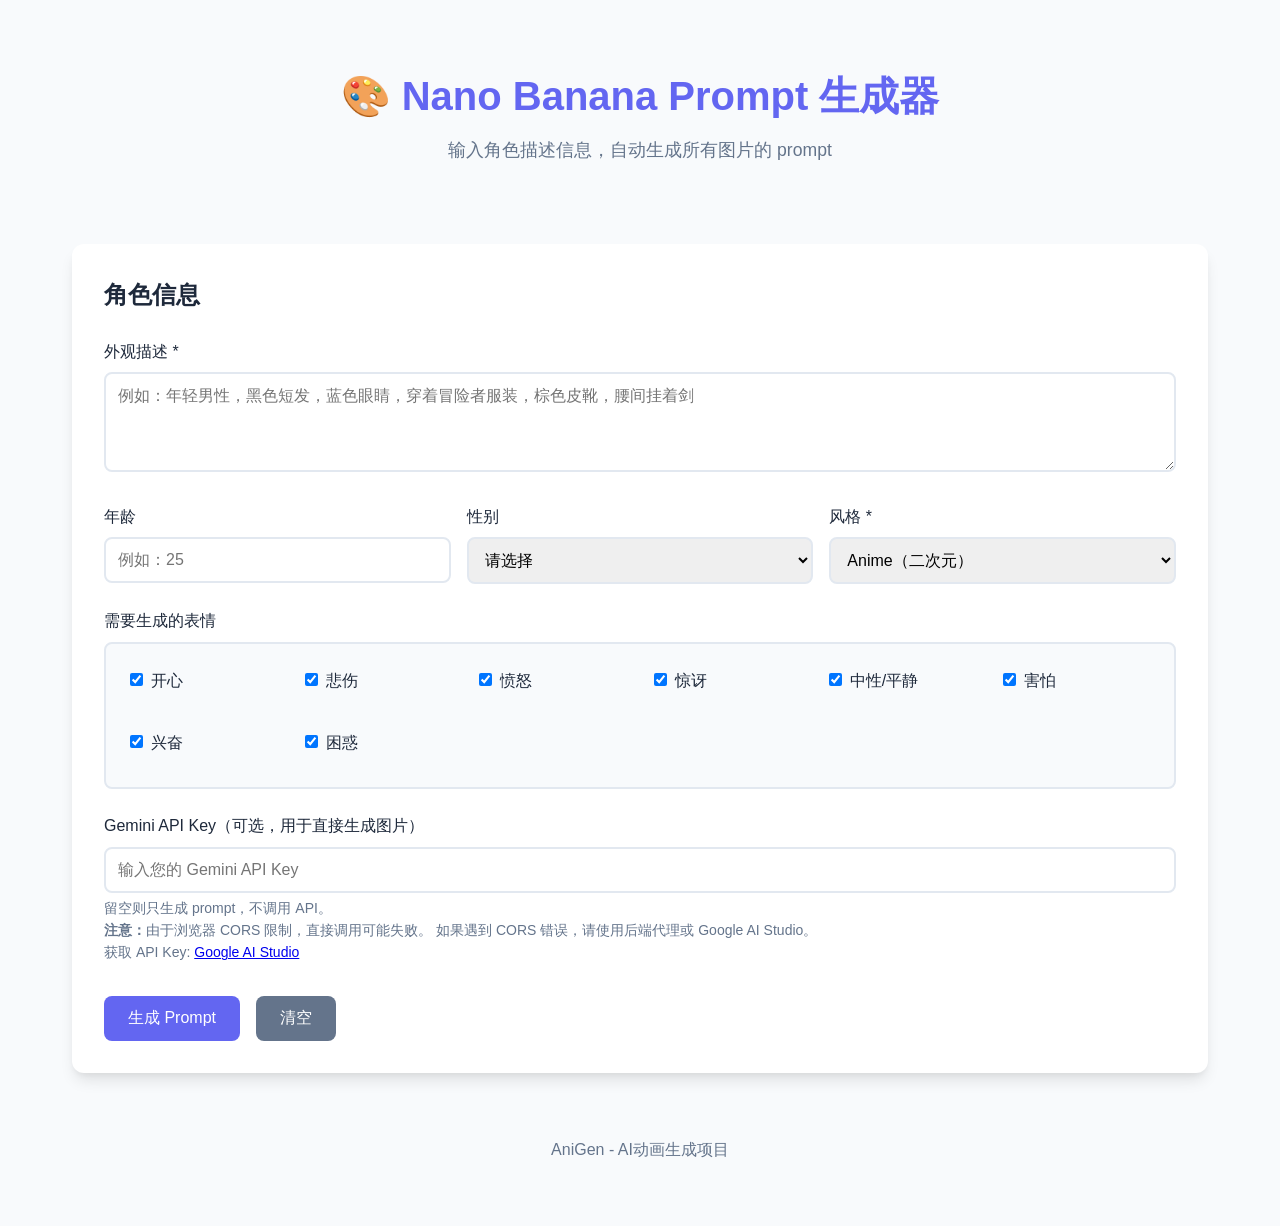
==== web/prompt-generator.html @ e8601886 "ADD: prompt generator web" ====
<!DOCTYPE html>
<html lang="zh-CN">
<head>
    <meta charset="UTF-8">
    <meta name="viewport" content="width=device-width, initial-scale=1.0">
    <title>Nano Banana Prompt 生成器 - AniGen</title>
    <link rel="stylesheet" href="./styles.css">
</head>
<body>
    <div class="container">
        <header>
            <h1>🎨 Nano Banana Prompt 生成器</h1>
            <p class="subtitle">输入角色描述信息，自动生成所有图片的 prompt</p>
        </header>

        <div class="main-content">
            <!-- 输入表单 -->
            <section class="input-section">
                <h2>角色信息</h2>
                <form id="characterForm">
                    <div class="form-group">
                        <label for="appearance">外观描述 *</label>
                        <textarea 
                            id="appearance" 
                            name="appearance" 
                            rows="3" 
                            placeholder="例如：年轻男性，黑色短发，蓝色眼睛，穿着冒险者服装，棕色皮靴，腰间挂着剑"
                            required
                        ></textarea>
                    </div>

                    <div class="form-row">
                        <div class="form-group">
                            <label for="age">年龄</label>
                            <input 
                                type="number" 
                                id="age" 
                                name="age" 
                                min="1" 
                                max="200"
                                placeholder="例如：25"
                            >
                        </div>

                        <div class="form-group">
                            <label for="gender">性别</label>
                            <select id="gender" name="gender">
                                <option value="">请选择</option>
                                <option value="男">男</option>
                                <option value="女">女</option>
                                <option value="其他">其他</option>
                            </select>
                        </div>

                        <div class="form-group">
                            <label for="style">风格 *</label>
                            <select id="style" name="style" required>
                                <option value="anime">Anime（二次元）</option>
                                <option value="cartoon">Cartoon（卡通）</option>
                                <option value="realistic">Realistic（写实）</option>
                                <option value="3D">3D</option>
                                <option value="pixar">Pixar</option>
                            </select>
                        </div>
                    </div>

                    <div class="form-group">
                        <label>需要生成的表情</label>
                        <div class="expressions-grid" id="expressionsGrid">
                            <!-- 表情复选框将通过 JavaScript 动态生成 -->
                        </div>
                    </div>

                    <div class="form-group">
                        <label for="apiKey">Gemini API Key（可选，用于直接生成图片）</label>
                        <input 
                            type="password" 
                            id="apiKey" 
                            name="apiKey" 
                            placeholder="输入您的 Gemini API Key"
                        >
                        <small class="form-hint">
                            留空则只生成 prompt，不调用 API。
                            <br>
                            <strong>注意：</strong>由于浏览器 CORS 限制，直接调用可能失败。
                            如果遇到 CORS 错误，请使用后端代理或 Google AI Studio。
                            <br>
                            获取 API Key: <a href="https://aistudio.google.com/apikey" target="_blank">Google AI Studio</a>
                        </small>
                    </div>

                    <div class="form-actions">
                        <button type="submit" class="btn btn-primary">生成 Prompt</button>
                        <button type="button" class="btn btn-secondary" id="clearBtn">清空</button>
                    </div>
                </form>
            </section>

            <!-- 生成的 Prompt 显示区域 -->
            <section class="output-section" id="outputSection" style="display: none;">
                <div class="output-header">
                    <h2>生成的 Prompt</h2>
                    <div class="header-actions">
                        <button class="btn btn-small btn-generate" id="generateImagesBtn" style="display: none;">
                            <span class="btn-icon">🖼️</span> 生成图片
                        </button>
                        <button class="btn btn-small" id="copyAllBtn">复制全部</button>
                    </div>
                </div>

                <div class="prompts-container" id="promptsContainer">
                    <!-- Prompt 卡片将通过 JavaScript 动态生成 -->
                </div>
            </section>

            <!-- 图片生成区域 -->
            <section class="images-section" id="imagesSection" style="display: none;">
                <div class="output-header">
                    <h2>生成的图片</h2>
                    <button class="btn btn-small" id="downloadAllBtn" style="display: none;">下载全部</button>
                </div>
                <div class="images-container" id="imagesContainer">
                    <!-- 图片将通过 JavaScript 动态生成 -->
                </div>
            </section>
        </div>

        <footer>
            <p>AniGen - AI动画生成项目</p>
        </footer>
    </div>

    <script src="./prompt-generator.js"></script>
</body>
</html>
---- web/styles.css ----
/* 全局样式 */
* {
    margin: 0;
    padding: 0;
    box-sizing: border-box;
}

:root {
    --primary-color: #6366f1;
    --primary-hover: #4f46e5;
    --secondary-color: #64748b;
    --success-color: #10b981;
    --background: #f8fafc;
    --surface: #ffffff;
    --text-primary: #1e293b;
    --text-secondary: #64748b;
    --border-color: #e2e8f0;
    --shadow: 0 1px 3px 0 rgba(0, 0, 0, 0.1), 0 1px 2px 0 rgba(0, 0, 0, 0.06);
    --shadow-lg: 0 10px 15px -3px rgba(0, 0, 0, 0.1), 0 4px 6px -2px rgba(0, 0, 0, 0.05);
}

body {
    font-family: -apple-system, BlinkMacSystemFont, "Segoe UI", Roboto, "Helvetica Neue", Arial, sans-serif;
    background: var(--background);
    color: var(--text-primary);
    line-height: 1.6;
}

.container {
    max-width: 1200px;
    margin: 0 auto;
    padding: 2rem;
    min-height: 100vh;
    display: flex;
    flex-direction: column;
}

/* 头部样式 */
header {
    text-align: center;
    margin-bottom: 3rem;
    padding: 2rem 0;
}

header h1 {
    font-size: 2.5rem;
    color: var(--primary-color);
    margin-bottom: 0.5rem;
}

.subtitle {
    color: var(--text-secondary);
    font-size: 1.1rem;
}

/* 主内容区域 */
.main-content {
    flex: 1;
}

/* 输入区域 */
.input-section {
    background: var(--surface);
    border-radius: 12px;
    padding: 2rem;
    box-shadow: var(--shadow-lg);
    margin-bottom: 2rem;
}

.input-section h2 {
    font-size: 1.5rem;
    margin-bottom: 1.5rem;
    color: var(--text-primary);
}

/* 表单样式 */
.form-group {
    margin-bottom: 1.5rem;
}

.form-group label {
    display: block;
    margin-bottom: 0.5rem;
    font-weight: 500;
    color: var(--text-primary);
}

.form-group input,
.form-group select,
.form-group textarea {
    width: 100%;
    padding: 0.75rem;
    border: 2px solid var(--border-color);
    border-radius: 8px;
    font-size: 1rem;
    font-family: inherit;
    transition: border-color 0.2s, box-shadow 0.2s;
}

.form-group input:focus,
.form-group select:focus,
.form-group textarea:focus {
    outline: none;
    border-color: var(--primary-color);
    box-shadow: 0 0 0 3px rgba(99, 102, 241, 0.1);
}

.form-group textarea {
    resize: vertical;
    min-height: 100px;
}

.form-row {
    display: grid;
    grid-template-columns: repeat(auto-fit, minmax(200px, 1fr));
    gap: 1rem;
}

/* 表情选择区域 */
.expressions-grid {
    display: grid;
    grid-template-columns: repeat(auto-fill, minmax(150px, 1fr));
    gap: 0.75rem;
    padding: 1rem;
    background: var(--background);
    border-radius: 8px;
    border: 2px solid var(--border-color);
}

.checkbox-label {
    display: flex;
    align-items: center;
    cursor: pointer;
    padding: 0.5rem;
    border-radius: 6px;
    transition: background-color 0.2s;
}

.checkbox-label:hover {
    background-color: rgba(99, 102, 241, 0.05);
}

.checkbox-label input[type="checkbox"] {
    width: auto;
    margin-right: 0.5rem;
    cursor: pointer;
}

/* 按钮样式 */
.form-actions {
    display: flex;
    gap: 1rem;
    margin-top: 2rem;
}

.btn {
    padding: 0.75rem 1.5rem;
    border: none;
    border-radius: 8px;
    font-size: 1rem;
    font-weight: 500;
    cursor: pointer;
    transition: all 0.2s;
    display: inline-flex;
    align-items: center;
    justify-content: center;
}

.btn-primary {
    background: var(--primary-color);
    color: white;
}

.btn-primary:hover {
    background: var(--primary-hover);
    transform: translateY(-1px);
    box-shadow: var(--shadow-lg);
}

.btn-secondary {
    background: var(--secondary-color);
    color: white;
}

.btn-secondary:hover {
    background: #475569;
}

.btn-small {
    padding: 0.5rem 1rem;
    font-size: 0.875rem;
}

.btn-copy {
    background: var(--success-color);
    color: white;
}

.btn-copy:hover {
    background: #059669;
}

.btn.copied {
    background: var(--success-color);
    animation: pulse 0.3s;
}

@keyframes pulse {
    0%, 100% {
        transform: scale(1);
    }
    50% {
        transform: scale(1.05);
    }
}

/* 输出区域 */
.output-section,
.images-section {
    background: var(--surface);
    border-radius: 12px;
    padding: 2rem;
    box-shadow: var(--shadow-lg);
    margin-bottom: 2rem;
}

.output-header {
    display: flex;
    justify-content: space-between;
    align-items: center;
    margin-bottom: 1.5rem;
    flex-wrap: wrap;
    gap: 1rem;
}

.output-header h2 {
    font-size: 1.5rem;
    color: var(--text-primary);
}

.header-actions {
    display: flex;
    gap: 0.5rem;
}

.btn-generate {
    background: var(--primary-color);
    color: white;
}

.btn-generate:hover:not(:disabled) {
    background: var(--primary-hover);
}

.btn-generate:disabled {
    opacity: 0.6;
    cursor: not-allowed;
}

.btn-icon {
    margin-right: 0.25rem;
}

/* Prompt 卡片容器 */
.prompts-container {
    display: grid;
    gap: 1.5rem;
}

.prompt-card {
    background: var(--background);
    border: 2px solid var(--border-color);
    border-radius: 8px;
    padding: 1.5rem;
    transition: box-shadow 0.2s;
}

.prompt-card:hover {
    box-shadow: var(--shadow);
}

.prompt-card-header {
    display: flex;
    justify-content: space-between;
    align-items: center;
    margin-bottom: 1rem;
}

.prompt-card-header h3 {
    font-size: 1.1rem;
    color: var(--text-primary);
}

.prompt-card-content textarea {
    width: 100%;
    padding: 1rem;
    border: 1px solid var(--border-color);
    border-radius: 6px;
    font-family: "Monaco", "Menlo", "Ubuntu Mono", monospace;
    font-size: 0.9rem;
    line-height: 1.6;
    background: var(--surface);
    color: var(--text-primary);
    resize: vertical;
}

.prompt-card-content textarea:focus {
    outline: none;
    border-color: var(--primary-color);
    box-shadow: 0 0 0 3px rgba(99, 102, 241, 0.1);
}

/* 图片显示区域 */
.images-container {
    display: grid;
    gap: 1.5rem;
    grid-template-columns: repeat(auto-fill, minmax(300px, 1fr));
}

.image-card {
    background: var(--background);
    border: 2px solid var(--border-color);
    border-radius: 8px;
    padding: 1.5rem;
    transition: box-shadow 0.2s;
}

.image-card:hover {
    box-shadow: var(--shadow);
}

.image-card-header {
    margin-bottom: 1rem;
}

.image-card-header h3 {
    font-size: 1.1rem;
    color: var(--text-primary);
}

.image-card-content {
    display: flex;
    flex-direction: column;
    align-items: center;
    gap: 1rem;
}

.image-card-content img {
    max-width: 100%;
    height: auto;
    border-radius: 6px;
    box-shadow: var(--shadow);
}

.btn-download {
    background: var(--success-color);
    color: white;
}

.btn-download:hover {
    background: #059669;
}

/* 加载状态 */
.loading {
    text-align: center;
    padding: 3rem;
    color: var(--text-secondary);
}

.loading-detail {
    margin-top: 0.5rem;
    font-size: 0.9rem;
}

.progress-bar {
    width: 100%;
    height: 8px;
    background: var(--border-color);
    border-radius: 4px;
    margin-top: 1rem;
    overflow: hidden;
}

.progress {
    height: 100%;
    background: var(--primary-color);
    transition: width 0.3s ease;
}

/* 错误消息 */
.error,
.error-message {
    padding: 1.5rem;
    background: #fee2e2;
    border: 1px solid #fecaca;
    border-radius: 6px;
    color: #991b1b;
    text-align: center;
}

.error-message {
    background: #fef2f2;
    border-color: #fecaca;
}

/* 表单提示 */
.form-hint {
    display: block;
    margin-top: 0.25rem;
    font-size: 0.875rem;
    color: var(--text-secondary);
}

/* 页脚 */
footer {
    text-align: center;
    padding: 2rem 0;
    color: var(--text-secondary);
    margin-top: auto;
}

/* 响应式设计 */
@media (max-width: 768px) {
    .container {
        padding: 1rem;
    }

    header h1 {
        font-size: 2rem;
    }

    .input-section,
    .output-section {
        padding: 1.5rem;
    }

    .form-row {
        grid-template-columns: 1fr;
    }

    .expressions-grid {
        grid-template-columns: repeat(2, 1fr);
    }

    .images-container {
        grid-template-columns: 1fr;
    }

    .form-actions {
        flex-direction: column;
    }

    .btn {
        width: 100%;
    }

    .output-header {
        flex-direction: column;
        align-items: flex-start;
        gap: 1rem;
    }
}

/* 滚动条样式 */
::-webkit-scrollbar {
    width: 8px;
    height: 8px;
}

::-webkit-scrollbar-track {
    background: var(--background);
}

::-webkit-scrollbar-thumb {
    background: var(--border-color);
    border-radius: 4px;
}

::-webkit-scrollbar-thumb:hover {
    background: var(--text-secondary);
}
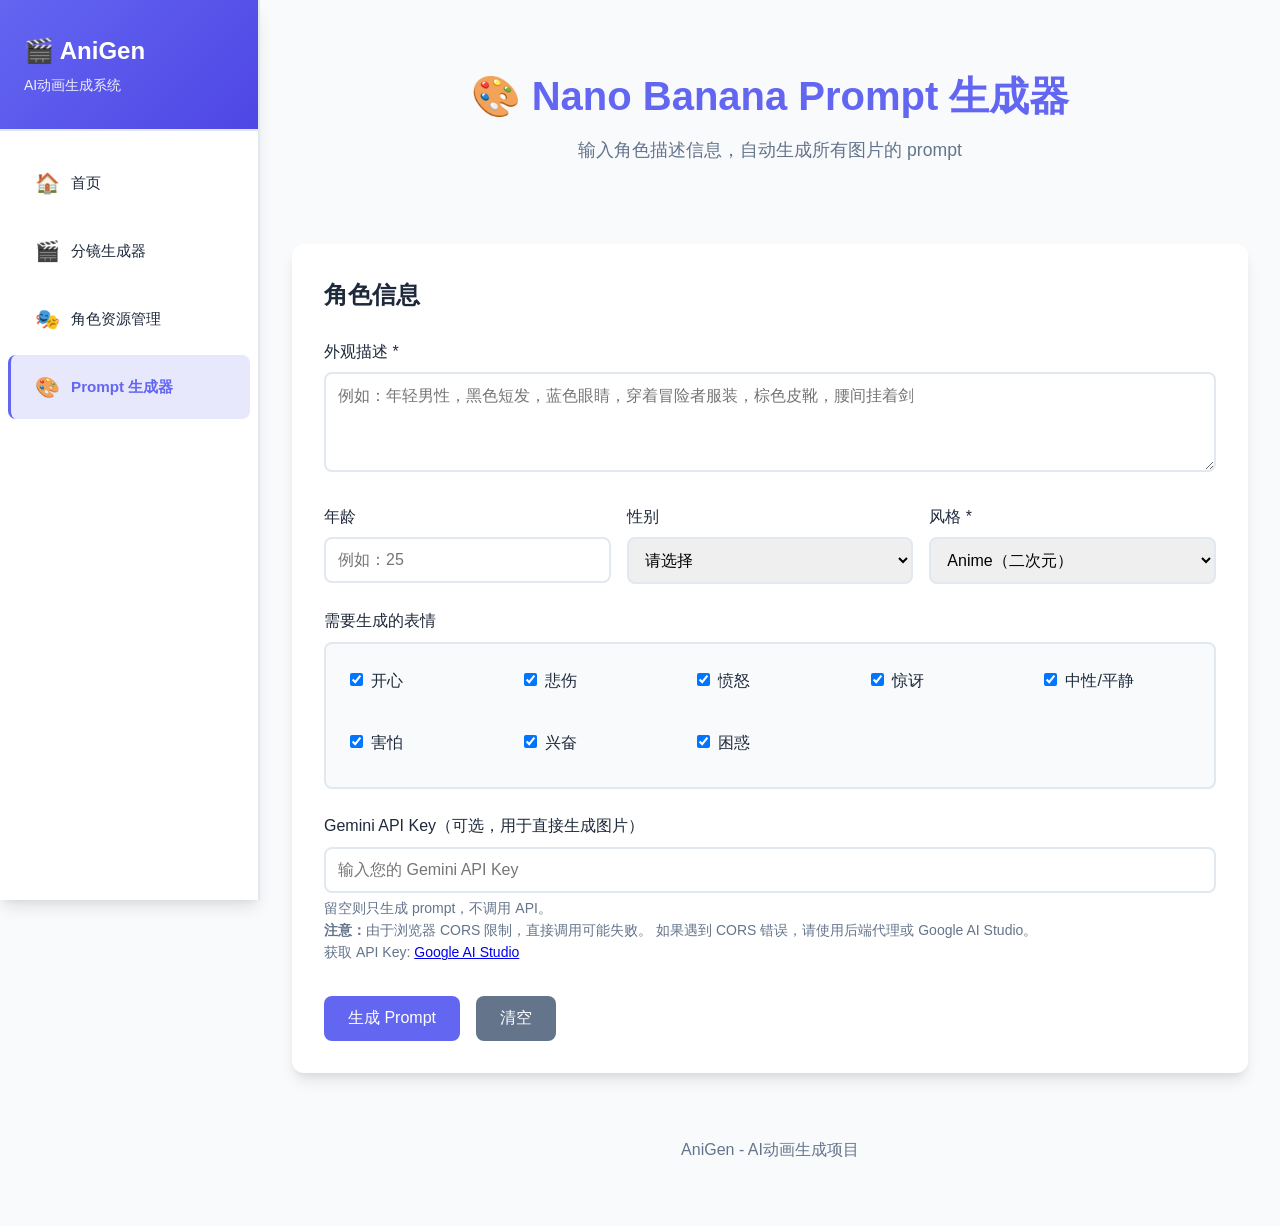
==== commit c7f34bd9: "ADD: storyboard generator flow" ====
--- a/web/prompt-generator.html
+++ b/web/prompt-generator.html
@@ -7,7 +7,28 @@
     <link rel="stylesheet" href="./styles.css">
 </head>
 <body>
-    <div class="container">
+    <!-- 应用布局 -->
+    <div class="app-layout">
+        <!-- 移动端菜单按钮 -->
+        <button id="mobile-menu-toggle" class="mobile-menu-toggle">☰</button>
+        
+        <!-- 侧边栏遮罩（移动端） -->
+        <div id="sidebar-overlay" class="sidebar-overlay"></div>
+        
+        <!-- 侧边栏 -->
+        <aside id="sidebar" class="sidebar">
+            <div class="sidebar-header">
+                <h1 class="sidebar-logo">🎬 AniGen</h1>
+                <p class="sidebar-subtitle">AI动画生成系统</p>
+            </div>
+            <nav id="sidebar-menu" class="sidebar-menu">
+                <!-- 菜单项将通过 menu-config.js 动态生成 -->
+            </nav>
+        </aside>
+        
+        <!-- 主内容区域 -->
+        <main class="main-content-wrapper">
+            <div class="container">
         <header>
             <h1>🎨 Nano Banana Prompt 生成器</h1>
             <p class="subtitle">输入角色描述信息，自动生成所有图片的 prompt</p>
@@ -128,8 +149,11 @@
         <footer>
             <p>AniGen - AI动画生成项目</p>
         </footer>
+            </div>
+        </main>
     </div>
 
+    <script src="./menu-config.js"></script>
     <script src="./prompt-generator.js"></script>
 </body>
 </html>
--- a/web/styles.css
+++ b/web/styles.css
@@ -17,6 +17,7 @@
     --border-color: #e2e8f0;
     --shadow: 0 1px 3px 0 rgba(0, 0, 0, 0.1), 0 1px 2px 0 rgba(0, 0, 0, 0.06);
     --shadow-lg: 0 10px 15px -3px rgba(0, 0, 0, 0.1), 0 4px 6px -2px rgba(0, 0, 0, 0.05);
+    --sidebar-width: 260px;
 }
 
 body {
@@ -24,6 +25,95 @@
     background: var(--background);
     color: var(--text-primary);
     line-height: 1.6;
+}
+
+/* 应用布局 */
+.app-layout {
+    display: flex;
+    min-height: 100vh;
+}
+
+/* 侧边栏样式 */
+.sidebar {
+    width: var(--sidebar-width);
+    background: var(--surface);
+    border-right: 2px solid var(--border-color);
+    display: flex;
+    flex-direction: column;
+    position: fixed;
+    left: 0;
+    top: 0;
+    height: 100vh;
+    overflow-y: auto;
+    z-index: 1000;
+    box-shadow: var(--shadow-lg);
+}
+
+.sidebar-header {
+    padding: 2rem 1.5rem;
+    border-bottom: 2px solid var(--border-color);
+    background: linear-gradient(135deg, var(--primary-color) 0%, var(--primary-hover) 100%);
+    color: white;
+}
+
+.sidebar-logo {
+    font-size: 1.5rem;
+    font-weight: 700;
+    margin-bottom: 0.25rem;
+    color: white;
+}
+
+.sidebar-subtitle {
+    font-size: 0.875rem;
+    color: rgba(255, 255, 255, 0.9);
+    margin: 0;
+}
+
+.sidebar-menu {
+    padding: 1rem 0;
+    flex: 1;
+}
+
+.menu-item {
+    display: flex;
+    align-items: center;
+    padding: 1rem 1.5rem;
+    color: var(--text-primary);
+    text-decoration: none;
+    transition: all 0.2s;
+    border-left: 3px solid transparent;
+    margin: 0.25rem 0.5rem;
+    border-radius: 8px;
+}
+
+.menu-item:hover {
+    background: rgba(99, 102, 241, 0.1);
+    color: var(--primary-color);
+}
+
+.menu-item.active {
+    background: rgba(99, 102, 241, 0.15);
+    color: var(--primary-color);
+    border-left-color: var(--primary-color);
+    font-weight: 600;
+}
+
+.menu-icon {
+    font-size: 1.25rem;
+    margin-right: 0.75rem;
+    width: 24px;
+    text-align: center;
+}
+
+.menu-title {
+    font-size: 0.95rem;
+}
+
+/* 主内容区域 */
+.main-content-wrapper {
+    flex: 1;
+    margin-left: var(--sidebar-width);
+    min-height: 100vh;
 }
 
 .container {
@@ -422,8 +512,38 @@
 
 /* 响应式设计 */
 @media (max-width: 768px) {
+    .sidebar {
+        transform: translateX(-100%);
+        transition: transform 0.3s ease;
+    }
+
+    .sidebar.open {
+        transform: translateX(0);
+    }
+
+    .main-content-wrapper {
+        margin-left: 0;
+    }
+
+    .mobile-menu-toggle {
+        display: block;
+        position: fixed;
+        top: 1rem;
+        left: 1rem;
+        z-index: 1001;
+        background: var(--primary-color);
+        color: white;
+        border: none;
+        border-radius: 8px;
+        padding: 0.75rem;
+        font-size: 1.25rem;
+        cursor: pointer;
+        box-shadow: var(--shadow-lg);
+    }
+
     .container {
         padding: 1rem;
+        padding-top: 4rem;
     }
 
     header h1 {
@@ -462,6 +582,29 @@
     }
 }
 
+/* 桌面端隐藏移动菜单按钮 */
+.mobile-menu-toggle {
+    display: none;
+}
+
+/* 移动端侧边栏遮罩 */
+.sidebar-overlay {
+    display: none;
+    position: fixed;
+    top: 0;
+    left: 0;
+    right: 0;
+    bottom: 0;
+    background: rgba(0, 0, 0, 0.5);
+    z-index: 999;
+}
+
+@media (max-width: 768px) {
+    .sidebar-overlay.active {
+        display: block;
+    }
+}
+
 /* 滚动条样式 */
 ::-webkit-scrollbar {
     width: 8px;
